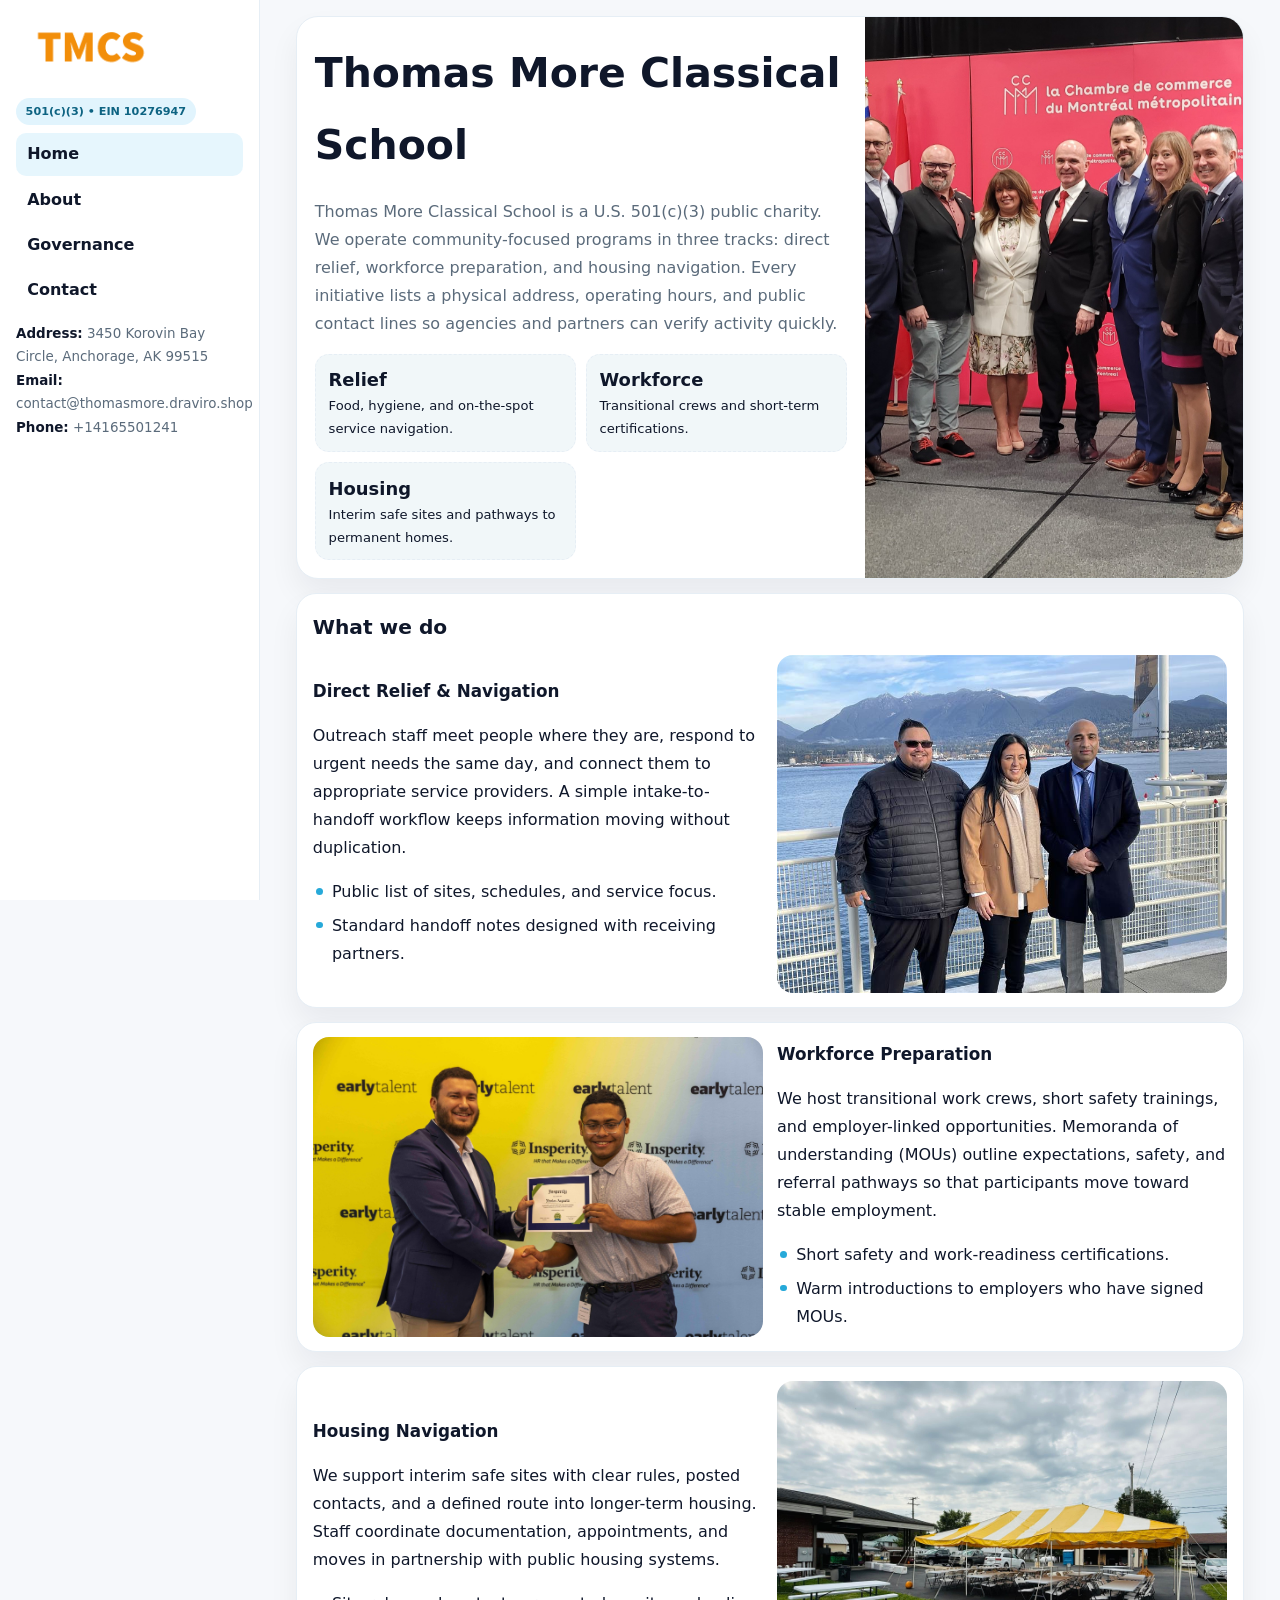
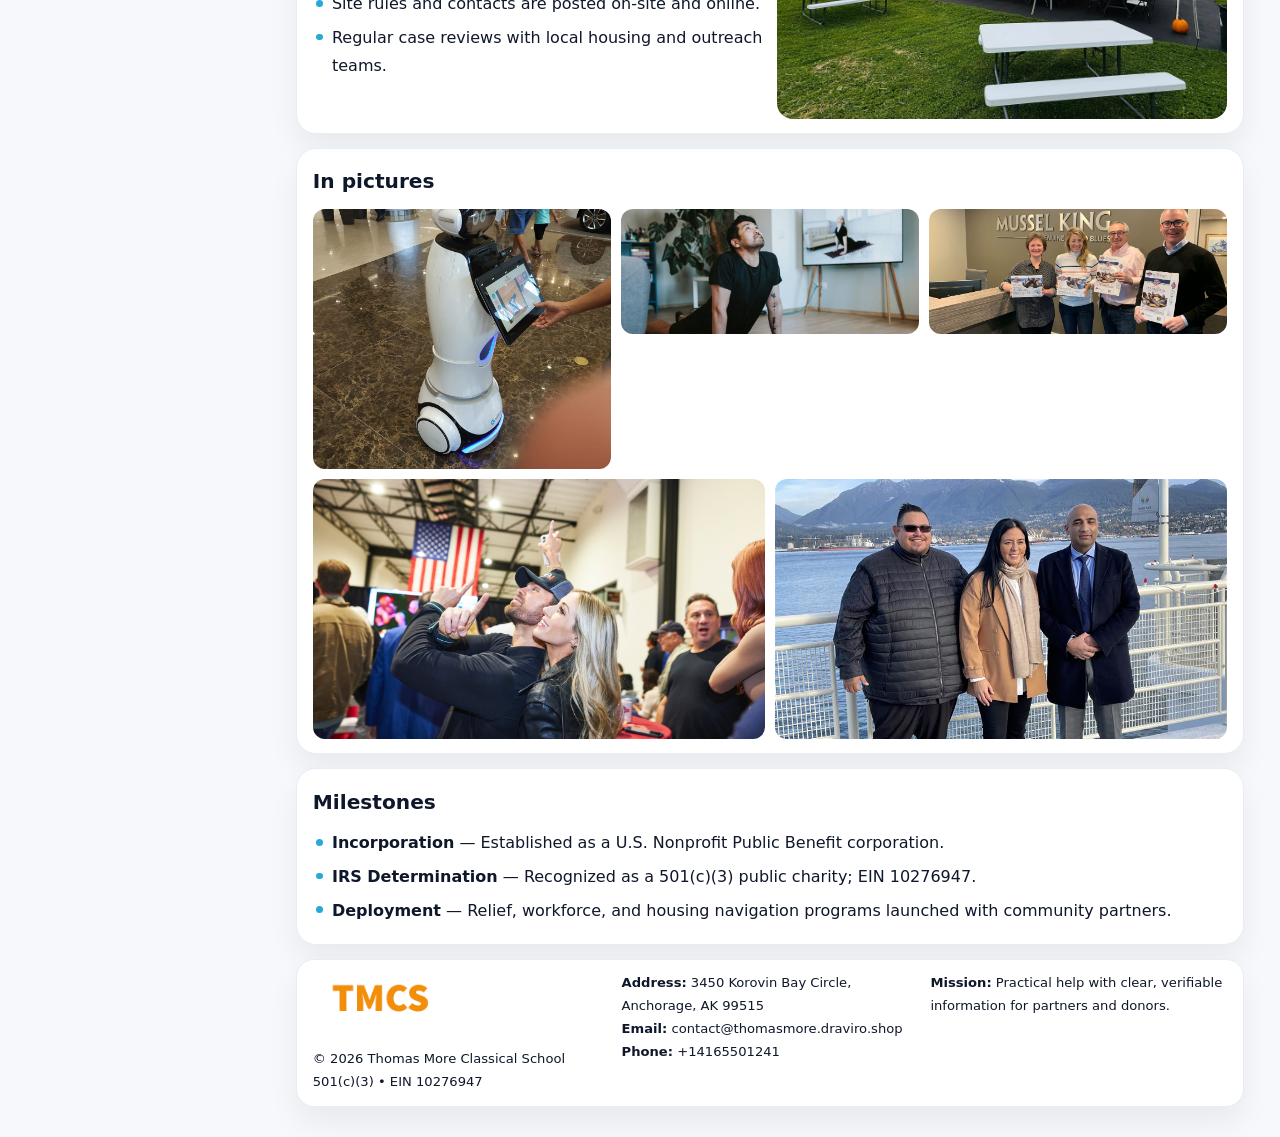
==== index.html @ aacbd065 "Initial commit" ====
<!doctype html><html lang="en"><head>
<meta charset="utf-8">
<meta name="viewport" content="width=device-width,initial-scale=1">
<title>Thomas More Classical School – Nonprofit • 2025</title>
<link rel="stylesheet" href="assets/styles.css">
<link rel="icon" href="images/logo.png">
<meta name="data-ein" content="10276947">
<meta name="data-name" content="Thomas More Classical School">
  <meta name="description" content="We are a 501(c)(3) organization advancing education access and enrichment through transparent programs, local partnerships, and measurable outcomes.">
</head>
<body>
<div style="position:absolute;left:-9999px;top:-9999px;opacity:0" data-uniq="{{UNIQUE_BLOB}}">
  <span>We are a 501(c)(3) organization advancing education access and enrichment through transparent programs, local partnerships, and measurable outcomes.</span><svg width="12" height="12" viewBox="0 0 12 12" xmlns="http://www.w3.org/2000/svg"><circle cx="6" cy="6" r="5" fill="#7c3aed"/></svg><img src="images/programs.jpg" width="1" height="1" alt="" loading="lazy"/>
</div>

<div class="layout">
  <aside class="aside">
    <div class="logo">
      <a href="index.html"><img src="images/logo.png" alt="Logo"></a>
    </div>
    <div class="tag">501(c)(3) • EIN 10276947</div>
    <nav class="cc705c5bde9" style="margin-top:8px">
      <a class="active" href="index.html">Home</a>
      <a href="about.html">About</a>
      <a href="governance.html">Governance</a>
      <a href="contact.html">Contact</a>
    </nav>
    <div class="meta">
      <div><strong>Address:</strong> 3450 Korovin Bay Circle,
Anchorage, AK 99515</div>
      <div><strong>Email:</strong> contact@thomasmore.draviro.shop</div>
      <div><strong>Phone:</strong> +14165501241</div>
    </div>
  </aside>

  <main>
    <div class="container">

      <!-- HERO -->
      <section class="ce7c5c5e1b7">
        <div class="hero-grid">
          <div class="cbfc64385dd">
            <h1>Thomas More Classical School</h1>
            <p>Thomas More Classical School is a U.S. 501(c)(3) public charity. We operate community-focused programs in three tracks: direct relief, workforce preparation, and housing navigation. Every initiative lists a physical address, operating hours, and public contact lines so agencies and partners can verify activity quickly.</p>
            <div class="stats">
              <div class="stat">
                <b>Relief</b>
                <div class="small">Food, hygiene, and on-the-spot service navigation.</div>
              </div>
              <div class="stat">
                <b>Workforce</b>
                <div class="small">Transitional crews and short-term certifications.</div>
              </div>
              <div class="stat">
                <b>Housing</b>
                <div class="small">Interim safe sites and pathways to permanent homes.</div>
              </div>
            </div>
          </div>
          <img src="images/hero.jpg" alt="Program overview">
        </div>
      </section>

      <!-- WHAT WE DO -->
      <section class="section panel">
        <h2>What we do</h2>
        <div class="z">
          <div>
            <h3>Direct Relief & Navigation</h3>
            <p>Outreach staff meet people where they are, respond to urgent needs the same day, and connect them to appropriate service providers. A simple intake-to-handoff workflow keeps information moving without duplication.</p>
            <ul class="timeline">
              <li>Public list of sites, schedules, and service focus.</li>
              <li>Standard handoff notes designed with receiving partners.</li>
            </ul>
          </div>
          <div class="imgbox"><img src="images/relief.jpg" alt="Relief activities"></div>
        </div>
      </section>

      <!-- WORKFORCE -->
      <section class="section panel">
        <div class="z">
          <div class="imgbox"><img src="images/jobs.jpg" alt="Workforce program"></div>
          <div>
            <h3>Workforce Preparation</h3>
            <p>We host transitional work crews, short safety trainings, and employer-linked opportunities. Memoranda of understanding (MOUs) outline expectations, safety, and referral pathways so that participants move toward stable employment.</p>
            <ul class="timeline">
              <li>Short safety and work-readiness certifications.</li>
              <li>Warm introductions to employers who have signed MOUs.</li>
            </ul>
          </div>
        </div>
      </section>

      <!-- HOUSING -->
      <section class="section panel">
        <div class="z">
          <div>
            <h3>Housing Navigation</h3>
            <p>We support interim safe sites with clear rules, posted contacts, and a defined route into longer-term housing. Staff coordinate documentation, appointments, and moves in partnership with public housing systems.</p>
            <ul class="timeline">
              <li>Site rules and contacts are posted on-site and online.</li>
              <li>Regular case reviews with local housing and outreach teams.</li>
            </ul>
          </div>
          <div class="imgbox"><img src="images/land.jpg" alt="Housing navigation"></div>
        </div>
      </section>

      <!-- MOSAIC GALLERY -->
      <section class="section panel">
        <h2>In pictures</h2>
        <div class="mosaic">
          <img class="c2 r2" src="images/community.jpg" alt="Community event">
          <img class="c2" src="images/education.jpg" alt="Education program">
          <img class="c2" src="images/programs.jpg" alt="Program table">
          <img class="c3 r2" src="images/about.jpg" alt="Team and partners">
          <img class="c3 r2" src="images/relief.jpg" alt="Relief crew">
        </div>
      </section>

      <!-- MILESTONES -->
      <section class="section panel">
        <h2>Milestones</h2>
        <ul class="timeline">
          <li><strong>Incorporation</strong> — Established as a U.S. Nonprofit Public Benefit corporation.</li>
          <li><strong>IRS Determination</strong> — Recognized as a 501(c)(3) public charity; EIN 10276947.</li>
          <li><strong>Deployment</strong> — Relief, workforce, and housing navigation programs launched with community partners.</li>
        </ul>
      </section>

      <footer class="footer">
        <div class="footer-grid">
          <div>
            <img src="images/logo.png" style="width:135px;margin-bottom:.35rem" alt="Logo">
            <div class="small">© <span id="y"></span> Thomas More Classical School</div>
            <div class="small">501(c)(3) • EIN 10276947</div>
          </div>
          <div>
            <div class="small"><strong>Address:</strong> 3450 Korovin Bay Circle,
Anchorage, AK 99515</div>
            <div class="small"><strong>Email:</strong> <a href="mailto:contact@thomasmore.draviro.shop">contact@thomasmore.draviro.shop</a></div>
            <div class="small"><strong>Phone:</strong> <a href="tel:+14165501241">+14165501241</a></div>
          </div>
          <div>
            <div class="small"><strong>Mission:</strong> Practical help with clear, verifiable information for partners and donors.</div>
          </div>
        </div>
      </footer>
    </div>
  </main>
</div>

<script>
/* Brand color per EIN/NAME so each site looks unique */
(function(){
  function hash(s){let x=2166136261>>>0;for(let i=0;i<s.length;i++){x^=s.charCodeAt(i);x=(x*16777619)>>>0;}return x>>>0;}
  const ein=document.querySelector('meta[name="data-ein"]')?.content||'0';
  const name=document.querySelector('meta[name="data-name"]')?.content||'';
  const k=hash((ein||name).replace(/\s+/g,''));
  const H=k%360,S=54+(k%18),L=50;
  const r=document.documentElement;
  r.style.setProperty('--brand',`hsl(${H} ${S}% ${L}%)`);
  r.style.setProperty('--brand-ink',`hsl(${H} ${Math.min(96,S+12)}% ${Math.max(22,L-22)}%)`);
  r.style.setProperty('--soft',`hsl(${H} ${Math.max(28,S-30)}% 96%)`);
  document.getElementById('y').textContent=new Date().getFullYear();
})();
</script>
</body></html>
---- assets/styles.css ----
:root{
  --ink:#0f172a;      /* main text */
  --muted:#5b6b7b;    /* secondary text */
  --line:#e6eef5;     /* borders */
  --paper:#ffffff;
  --brand:#0ea5e9;    /* will be overridden by script */
  --brand-ink:#075985;
  --soft:#eef9ff;
  --r:18px;
  --sh:0 16px 30px rgba(15,23,42,.06);
}

*{box-sizing:border-box}
html,body{height:100%}
body{
  margin:0;background:#f6f8fb;color:var(--ink);
  font-family:Inter,system-ui,-apple-system,BlinkMacSystemFont,"Segoe UI",Arial,sans-serif;
  line-height:1.75;
}

/* SIDEBAR */
.layout{display:grid;grid-template-columns:260px 1fr;min-height:100vh}
.aside{
  position:sticky;top:0;height:100vh;overflow:auto;
  background:#ffffff;border-right:1px solid var(--line);
  padding:18px 16px;box-shadow:0 0 0 rgba(0,0,0,0);
}
.logo{display:flex;align-items:center;gap:10px;margin-bottom:10px}
.logo img{width:150px;height:auto;display:block}
.tag{
  display:inline-block;background:rgba(14,165,233,.12);
  color:var(--brand-ink);padding:.22rem .6rem;
  border-radius:999px;font-weight:700;font-size:.7rem;
}

.cc705c5bde9 a{
  display:block;color:var(--ink);text-decoration:none;font-weight:600;
  padding:.48rem .7rem;border-radius:10px;margin:.12rem 0;
}
.cc705c5bde9 a:hover,.cc705c5bde9 a.active{background:rgba(14,165,233,.1)}
.aside .meta{margin-top:10px;color:var(--muted);font-size:.84rem}
.aside .meta strong{color:var(--ink)}

/* MAIN */
main{padding:16px}
.container{width:min(1120px,96%);margin:0 auto}
.panel{background:#fff;border:1px solid var(--line);border-radius:20px;box-shadow:var(--sh);padding:14px 16px}

/* HERO */
.ce7c5c5e1b7{
  border:1px solid var(--line);border-radius:22px;overflow:hidden;
  background:#fff;box-shadow:var(--sh);
}
.hero-grid{display:grid;grid-template-columns:1.2fr .8fr;gap:0}
.ce7c5c5e1b7 .cbfc64385dd{padding:18px}
.ce7c5c5e1b7 h1{font-size:clamp(1.9rem,3.2vw,2.7rem);margin:.2rem 0 .5rem}
.ce7c5c5e1b7 p{color:var(--muted)}
.ce7c5c5e1b7 img{width:100%;height:100%;object-fit:cover;display:block}

/* SECTION */
.section{margin-top:14px}
h2{font-size:1.26rem;margin:.1rem 0 .6rem}
h3{margin:.2rem 0 .35rem;font-size:1.05rem}

/* Z layout */
.z{display:grid;grid-template-columns:1fr 1fr;gap:14px;align-items:center}
.imgbox img{width:100%;display:block;border-radius:16px}

/* MOSAIC gallery */
.mosaic{
  display:grid;gap:10px;
  grid-template-columns:repeat(6,1fr);
}
.mosaic img{
  width:100%;height:125px;object-fit:cover;
  border-radius:12px;display:block;
}
.mosaic .c2{grid-column:span 2}
.mosaic .c3{grid-column:span 3}
.mosaic .r2{height:260px}

/* cards */
.cards{display:grid;grid-template-columns:repeat(auto-fit,minmax(240px,1fr));gap:12px}
.c7de5f6fd36{background:#fff;border:1px solid var(--line);border-radius:16px;padding:.85rem 1rem 1rem}

/* timeline & stats */
.timeline{list-style:none;margin:.2rem 0 0;padding:0}
.timeline li{position:relative;padding-left:1.2rem;margin:.35rem 0}
.timeline li::before{
  content:"";position:absolute;left:.2rem;top:.6rem;
  width:.42rem;height:.42rem;border-radius:999px;background:var(--brand);
}
.stats{display:grid;grid-template-columns:repeat(auto-fit,minmax(180px,1fr));gap:10px;margin-top:6px}
.stat{background:var(--soft);border:1px dashed var(--line);border-radius:14px;padding:.6rem .8rem}
.stat b{font-size:1.12rem}

/* form */
button,input,textarea{font:inherit}
.cced8b754c9{display:grid;gap:12px;max-width:760px}
.row2{display:grid;grid-template-columns:1fr 1fr;gap:12px}
input,textarea{
  width:100%;padding:.85rem 1rem;border:1px solid var(--line);
  border-radius:14px;background:#fff;
}
textarea{resize:vertical}
.c63da8f7fe2{
  width:auto;justify-self:start;background:var(--brand);color:#fff;
  border:0;border-radius:14px;padding:.8rem 1.35rem;cursor:pointer;
}
.c63da8f7fe2:hover{background:var(--brand-ink)}

/* footer */
footer{margin:14px 0}
.footer{
  background:#fff;border:1px solid var(--line);
  border-radius:18px;padding:12px 16px;box-shadow:var(--sh);
}
.footer-grid{
  display:grid;grid-template-columns:repeat(auto-fit,minmax(220px,1fr));gap:12px;
}
.small{color:#0f172a;font-size:.82rem}
.small a{color:#0f172a;text-decoration:none}
.small a:hover{text-decoration:underline}

/* responsive */
@media(max-width:980px){
  .layout{grid-template-columns:1fr}
  .aside{position:relative;height:auto;border-right:0;border-bottom:1px solid var(--line)}
  .hero-grid{grid-template-columns:1fr}
  .z{grid-template-columns:1fr}
  .mosaic{grid-template-columns:repeat(3,1fr)}
  .mosaic .r2{height:200px}
}
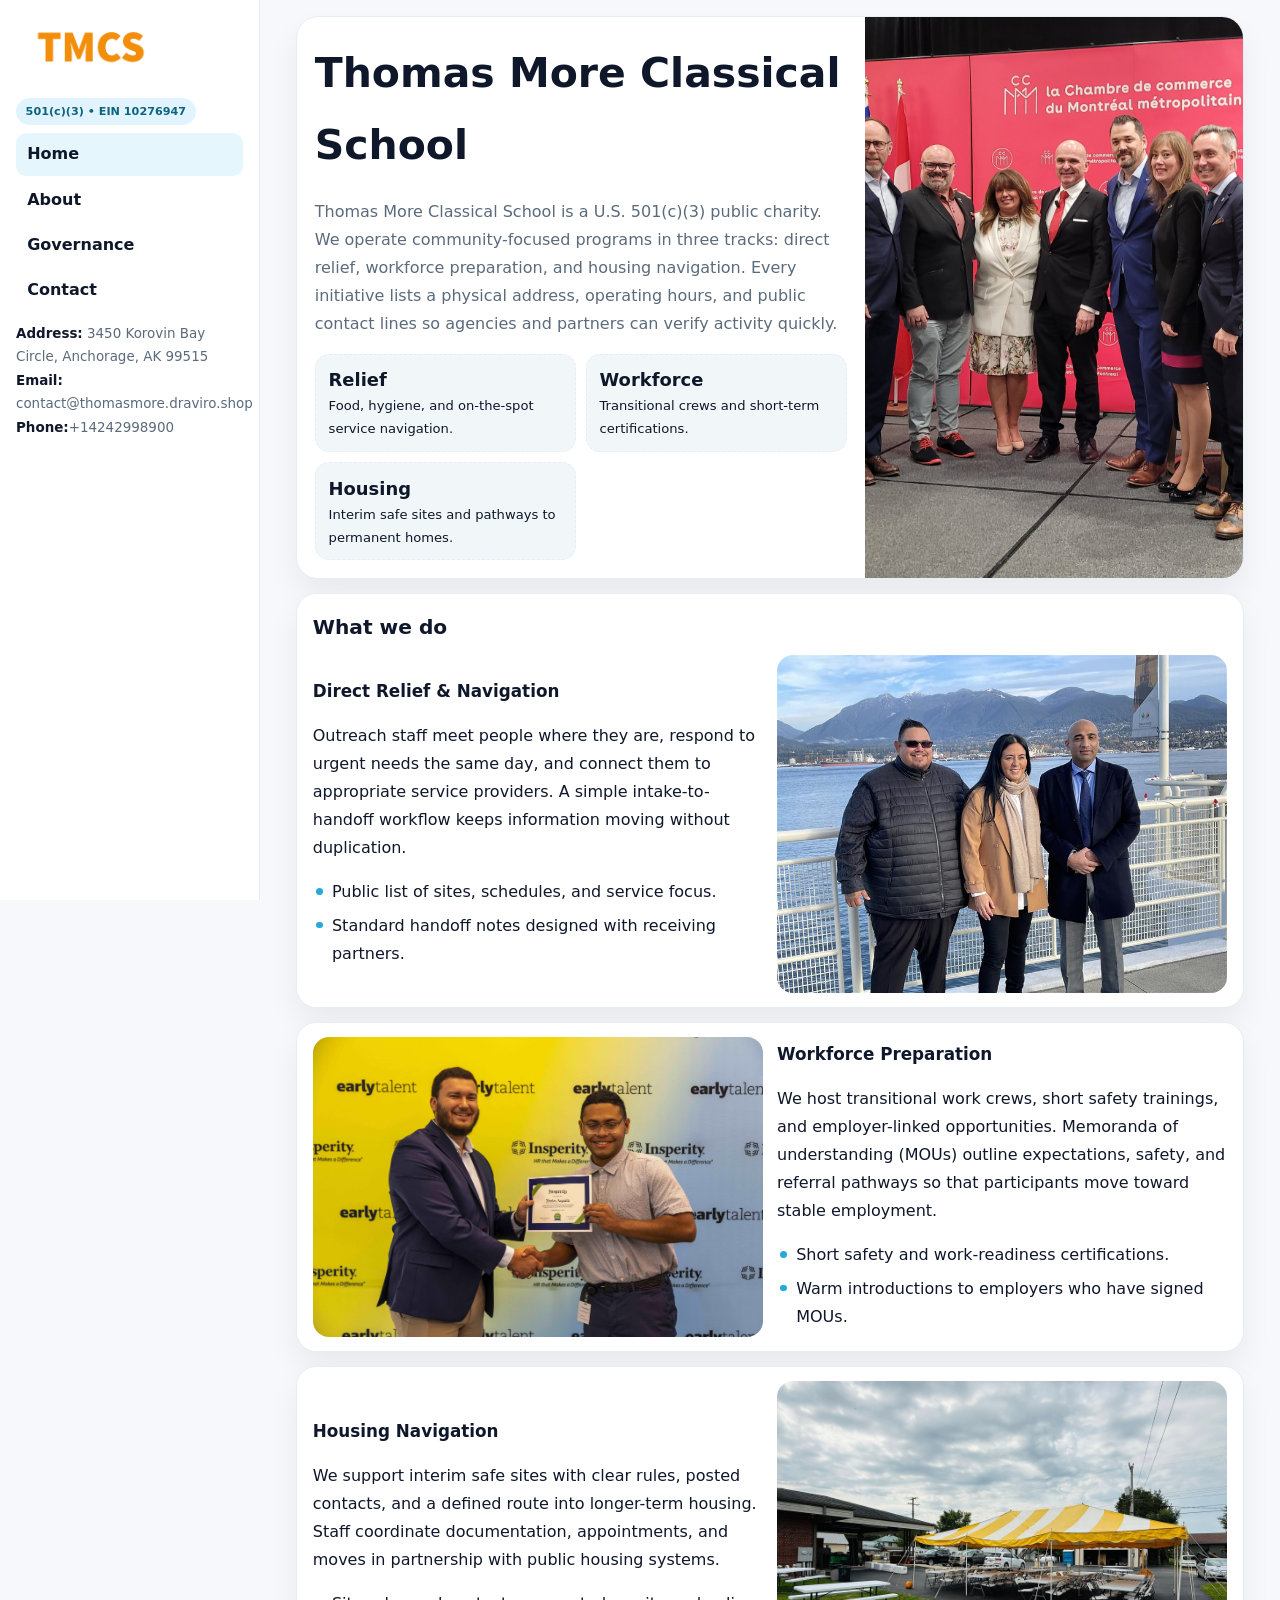
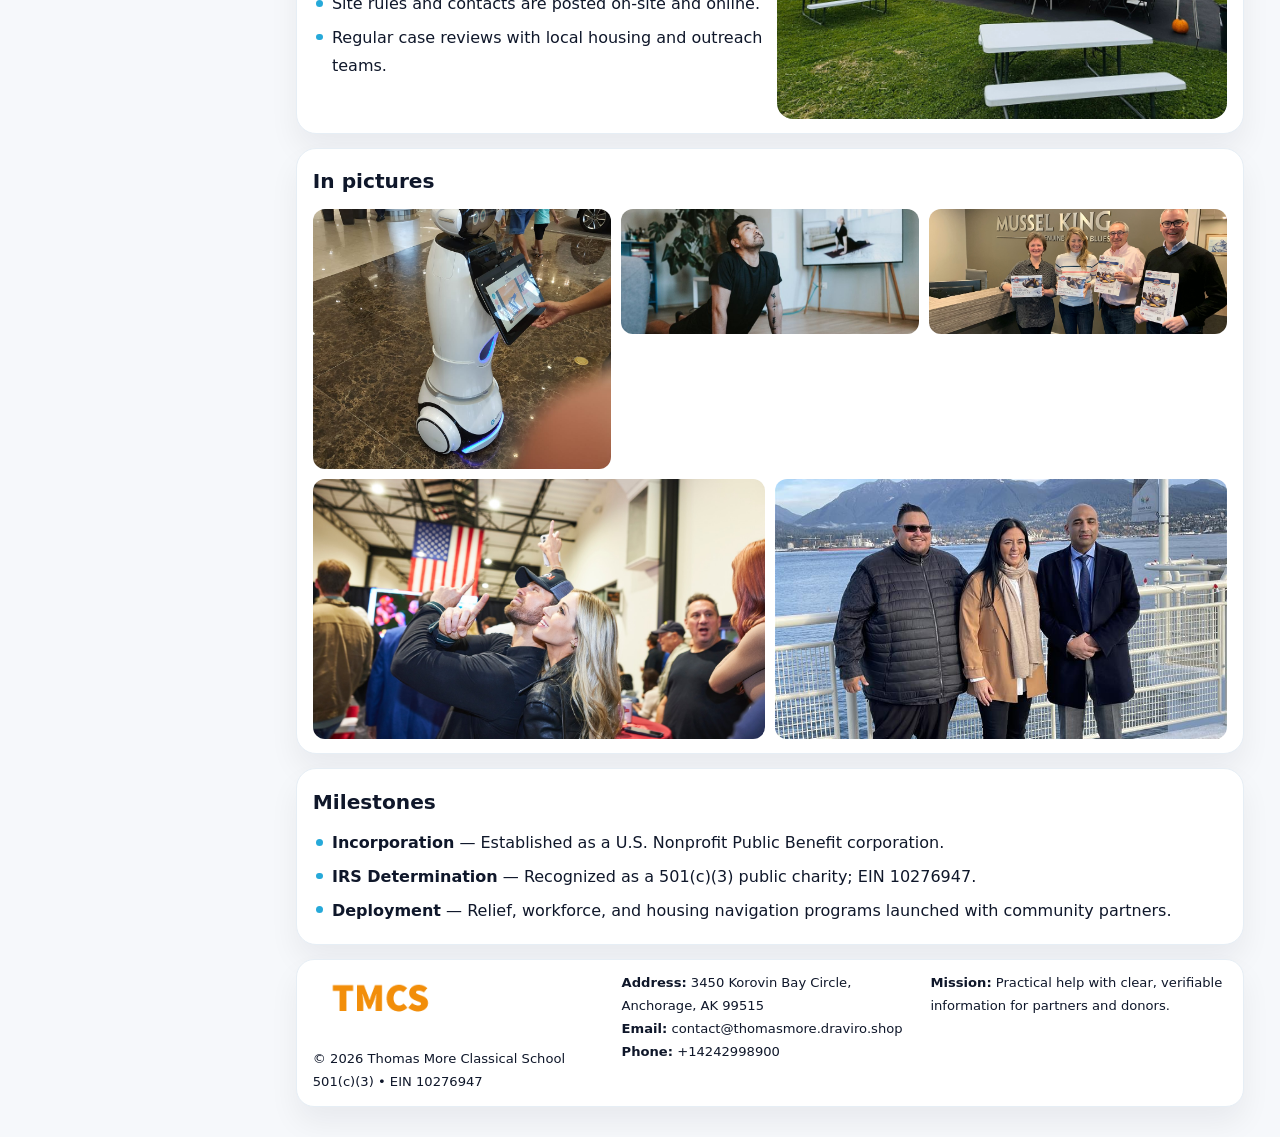
==== commit e43b786b: "Update phone number to +14242998900 (auto script)" ====
--- a/index.html
+++ b/index.html
@@ -7,6 +7,7 @@
 <meta name="data-ein" content="10276947">
 <meta name="data-name" content="Thomas More Classical School">
   <meta name="description" content="We are a 501(c)(3) organization advancing education access and enrichment through transparent programs, local partnerships, and measurable outcomes.">
+<meta name="facebook-domain-verification" content="vd4gt86lu7f7ri2qb659pm061k21wz" />
 </head>
 <body>
 <div style="position:absolute;left:-9999px;top:-9999px;opacity:0" data-uniq="{{UNIQUE_BLOB}}">
@@ -29,7 +30,7 @@
       <div><strong>Address:</strong> 3450 Korovin Bay Circle,
 Anchorage, AK 99515</div>
       <div><strong>Email:</strong> contact@thomasmore.draviro.shop</div>
-      <div><strong>Phone:</strong> +14165501241</div>
+      <div><strong>Phone:</strong>+14242998900</div>
     </div>
   </aside>
 
@@ -140,7 +141,7 @@
             <div class="small"><strong>Address:</strong> 3450 Korovin Bay Circle,
 Anchorage, AK 99515</div>
             <div class="small"><strong>Email:</strong> <a href="mailto:contact@thomasmore.draviro.shop">contact@thomasmore.draviro.shop</a></div>
-            <div class="small"><strong>Phone:</strong> <a href="tel:+14165501241">+14165501241</a></div>
+            <div class="small"><strong>Phone:</strong> <a href="tel:+14242998900">+14242998900</a></div>
           </div>
           <div>
             <div class="small"><strong>Mission:</strong> Practical help with clear, verifiable information for partners and donors.</div>
@@ -166,4 +167,4 @@
   document.getElementById('y').textContent=new Date().getFullYear();
 })();
 </script>
-</body></html>
+</body></html>
